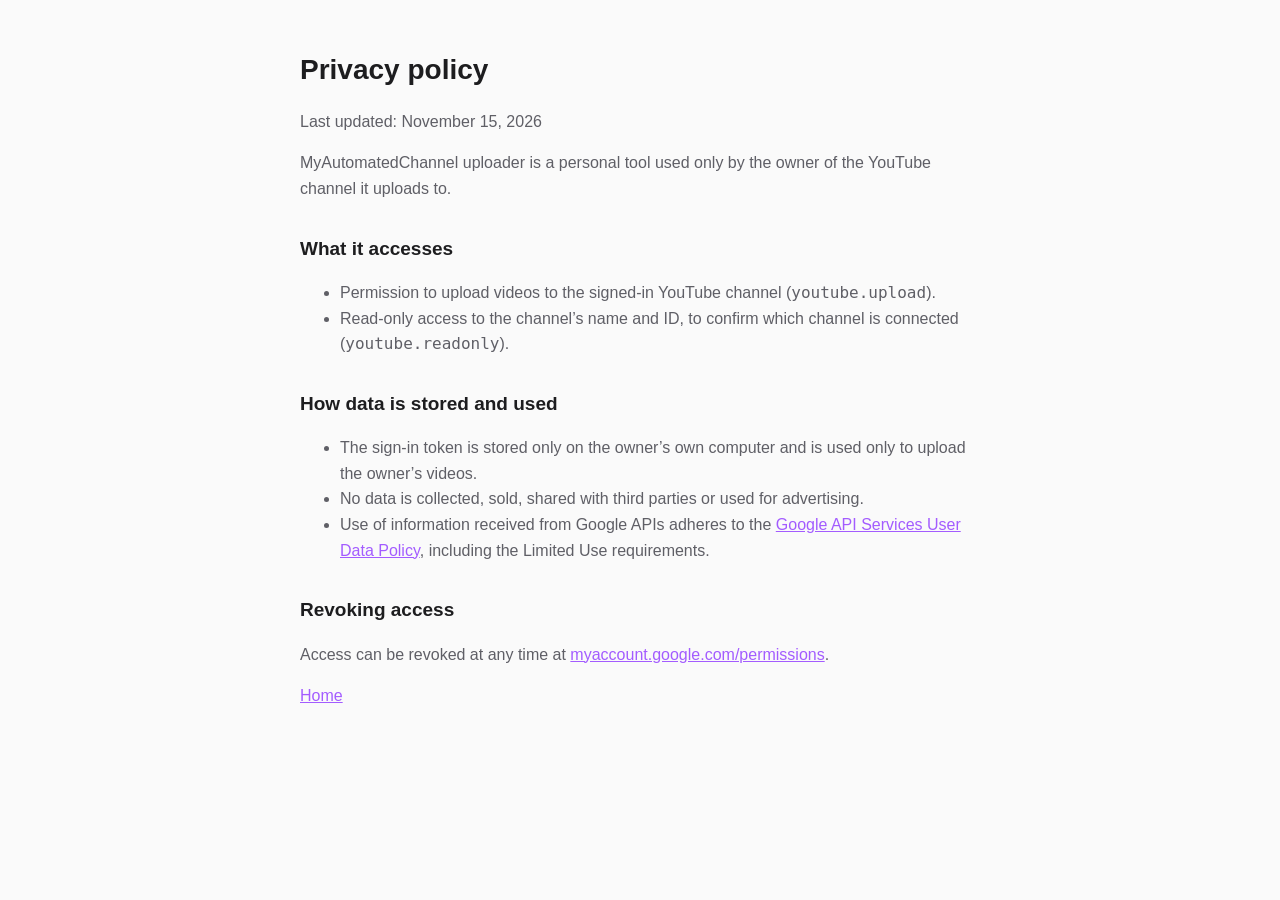
==== privacy.html @ 8386725e "Homepage and privacy policy for the YouTube uploader" ====
<!doctype html>
<html lang="en"><head><meta charset="utf-8"><meta name="viewport" content="width=device-width,initial-scale=1">
<title>Privacy policy</title><link rel="stylesheet" href="style.css"></head>
<body><main>
<h1>Privacy policy</h1>
<p>Last updated: November 15, 2026</p>
<p>MyAutomatedChannel uploader is a personal tool used only by the owner of the YouTube channel it uploads to.</p>
<h2>What it accesses</h2>
<ul>
<li>Permission to upload videos to the signed-in YouTube channel (<code>youtube.upload</code>).</li>
<li>Read-only access to the channel’s name and ID, to confirm which channel is connected (<code>youtube.readonly</code>).</li>
</ul>
<h2>How data is stored and used</h2>
<ul>
<li>The sign-in token is stored only on the owner’s own computer and is used only to upload the owner’s videos.</li>
<li>No data is collected, sold, shared with third parties or used for advertising.</li>
<li>Use of information received from Google APIs adheres to the <a href="https://developers.google.com/terms/api-services-user-data-policy">Google API Services User Data Policy</a>, including the Limited Use requirements.</li>
</ul>
<h2>Revoking access</h2>
<p>Access can be revoked at any time at <a href="https://myaccount.google.com/permissions">myaccount.google.com/permissions</a>.</p>
<p><a href="index.html">Home</a></p>
</main></body></html>
---- style.css ----
:root{--bg:#fafafa;--fg:#1d1d1f;--muted:#5f5f66;--accent:#a35cff}
@media (prefers-color-scheme:dark){:root{--bg:#111114;--fg:#f4f4f8;--muted:#a9a9bb}}
body{margin:0;background:var(--bg);color:var(--fg);font:16px/1.6 -apple-system,BlinkMacSystemFont,"Segoe UI",Inter,sans-serif}
main{max-width:680px;margin:0 auto;padding:48px 16px}
h1{font-size:28px;margin:0 0 8px}h2{font-size:19px;margin-top:32px}
p,li{color:var(--muted)}a{color:var(--accent)}
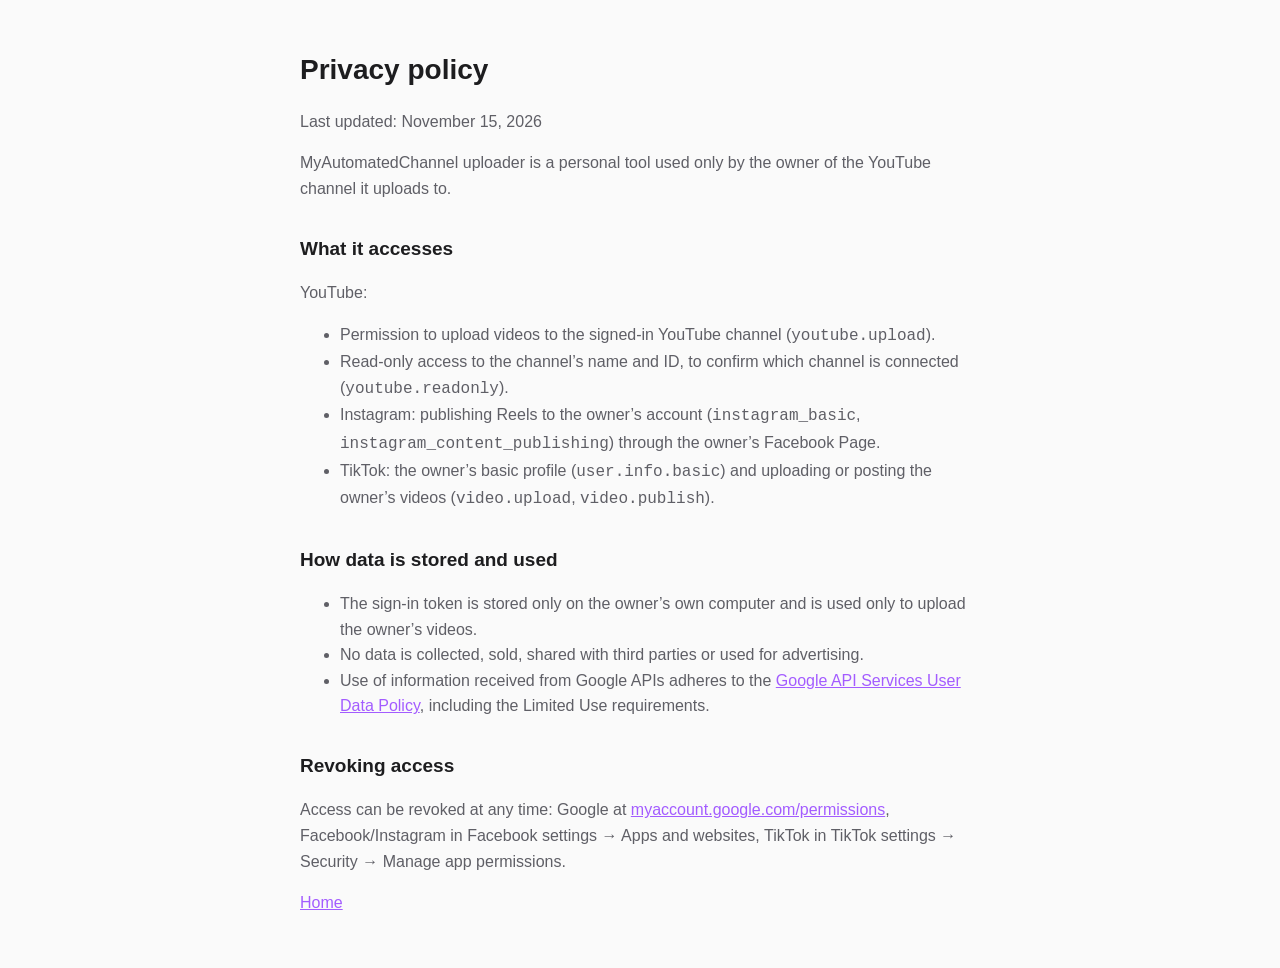
==== commit fc2c8977: "Terms of service, TikTok sign-in callback, Instagram/TikTok in privacy policy" ====
--- a/privacy.html
+++ b/privacy.html
@@ -6,9 +6,12 @@
 <p>Last updated: November 15, 2026</p>
 <p>MyAutomatedChannel uploader is a personal tool used only by the owner of the YouTube channel it uploads to.</p>
 <h2>What it accesses</h2>
+<p>YouTube:</p>
 <ul>
 <li>Permission to upload videos to the signed-in YouTube channel (<code>youtube.upload</code>).</li>
 <li>Read-only access to the channel’s name and ID, to confirm which channel is connected (<code>youtube.readonly</code>).</li>
+<li>Instagram: publishing Reels to the owner’s account (<code>instagram_basic</code>, <code>instagram_content_publishing</code>) through the owner’s Facebook Page.</li>
+<li>TikTok: the owner’s basic profile (<code>user.info.basic</code>) and uploading or posting the owner’s videos (<code>video.upload</code>, <code>video.publish</code>).</li>
 </ul>
 <h2>How data is stored and used</h2>
 <ul>
@@ -17,6 +20,6 @@
 <li>Use of information received from Google APIs adheres to the <a href="https://developers.google.com/terms/api-services-user-data-policy">Google API Services User Data Policy</a>, including the Limited Use requirements.</li>
 </ul>
 <h2>Revoking access</h2>
-<p>Access can be revoked at any time at <a href="https://myaccount.google.com/permissions">myaccount.google.com/permissions</a>.</p>
+<p>Access can be revoked at any time: Google at <a href="https://myaccount.google.com/permissions">myaccount.google.com/permissions</a>, Facebook/Instagram in Facebook settings → Apps and websites, TikTok in TikTok settings → Security → Manage app permissions.</p>
 <p><a href="index.html">Home</a></p>
 </main></body></html>
